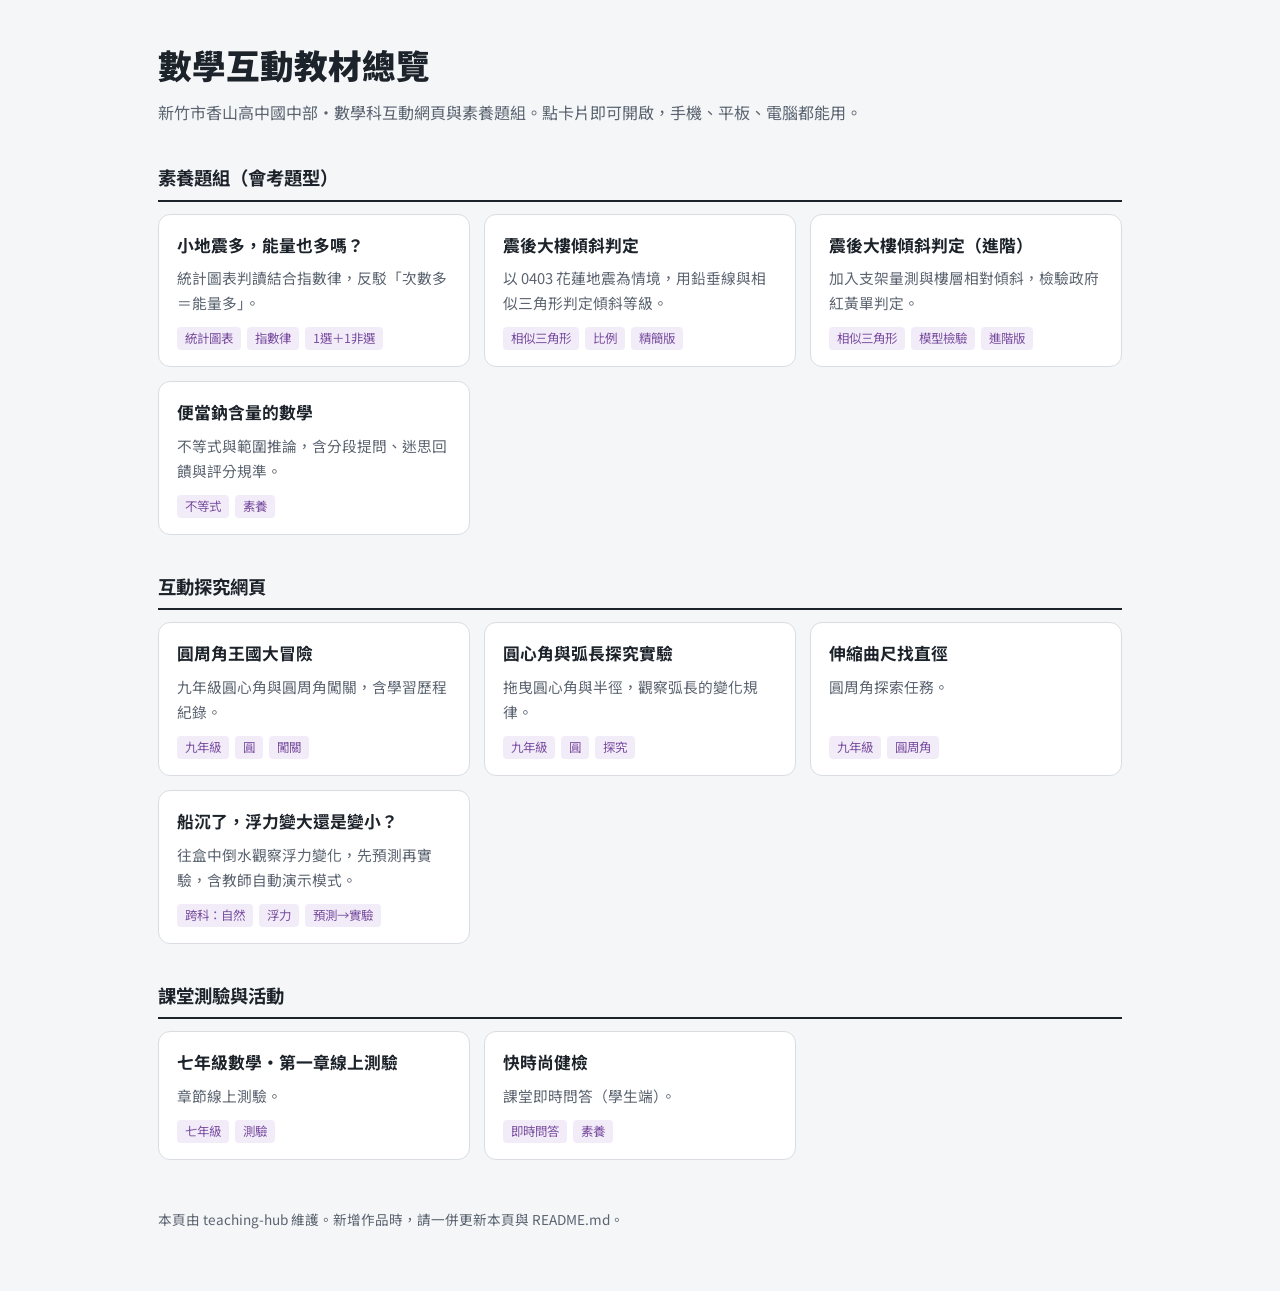
==== index.html @ 2622faa0 "建立 teaching-hub：目錄頁、AGENTS.md 草稿與 4 件互動網頁 Co-Authored-By: Claude Opus 5.5 <noreply@anthropic.com> Cl" ====
<!doctype html>
<html lang="zh-Hant">
<head>
<meta charset="utf-8">
<meta name="viewport" content="width=device-width,initial-scale=1">
<title>數學互動教材總覽</title>
<link rel="preconnect" href="https://fonts.googleapis.com">
<link rel="preconnect" href="https://fonts.gstatic.com" crossorigin>
<link rel="stylesheet" href="https://fonts.googleapis.com/css2?family=Noto+Sans+TC:wght@400;500;700;900&display=swap">
<style>
:root{
  --bg:#f4f6f8; --card:#fff; --ink:#1d232b; --muted:#5b6470; --line:#d9dde2;
  --accent:#1f5f99; --accent-soft:#e8f0f8; --tag:#7a4fa0; --tag-soft:#f2ecf8;
}
@media (prefers-color-scheme: dark){
  :root{ --bg:#14181d; --card:#1b2027; --ink:#e6e9ee; --muted:#9aa4b1; --line:#343c47;
    --accent:#6fa8dc; --accent-soft:#1f2b38; --tag:#c3a2e3; --tag-soft:#2a2333; }
}
*{box-sizing:border-box}
body{margin:0;background:var(--bg);color:var(--ink);font-family:"Noto Sans TC","Microsoft JhengHei","PingFang TC",system-ui,sans-serif;line-height:1.7}
.wrap{max-width:1000px;margin:0 auto;padding:36px 18px 60px}
header h1{font-size:clamp(1.5rem,3.5vw,2.1rem);font-weight:900;margin:0}
header p{color:var(--muted);margin:6px 0 0}
h2{font-size:1.15rem;margin:36px 0 12px;padding-bottom:6px;border-bottom:2px solid var(--ink)}
.grid{display:grid;grid-template-columns:repeat(auto-fill,minmax(280px,1fr));gap:14px}
a.card{display:flex;flex-direction:column;gap:6px;background:var(--card);border:1px solid var(--line);border-radius:12px;padding:16px 18px;color:inherit;text-decoration:none;min-height:44px}
a.card:hover,a.card:focus-visible{border-color:var(--accent);outline:none;box-shadow:0 0 0 3px var(--accent-soft)}
.card b{font-size:1.05rem}
.card span{color:var(--muted);font-size:.92rem}
.tags{display:flex;flex-wrap:wrap;gap:6px;margin-top:auto;padding-top:6px}
.tags i{font-style:normal;font-size:.78rem;color:var(--tag);background:var(--tag-soft);padding:1px 8px;border-radius:4px}
footer{margin-top:48px;color:var(--muted);font-size:.85rem}
</style>
</head>
<body>
<div class="wrap">
  <header>
    <h1>數學互動教材總覽</h1>
    <p>新竹市香山高中國中部・數學科互動網頁與素養題組。點卡片即可開啟，手機、平板、電腦都能用。</p>
  </header>

  <h2>素養題組（會考題型）</h2>
  <div class="grid">
    <a class="card" href="quake-small-energy/"><b>小地震多，能量也多嗎？</b><span>統計圖表判讀結合指數律，反駁「次數多＝能量多」。</span><div class="tags"><i>統計圖表</i><i>指數律</i><i>1選＋1非選</i></div></a>
    <a class="card" href="quake-building-tilt/"><b>震後大樓傾斜判定</b><span>以 0403 花蓮地震為情境，用鉛垂線與相似三角形判定傾斜等級。</span><div class="tags"><i>相似三角形</i><i>比例</i><i>精簡版</i></div></a>
    <a class="card" href="quake-building-tilt-advanced/"><b>震後大樓傾斜判定（進階）</b><span>加入支架量測與樓層相對傾斜，檢驗政府紅黃單判定。</span><div class="tags"><i>相似三角形</i><i>模型檢驗</i><i>進階版</i></div></a>
    <a class="card" href="https://chunhui0531-lab.github.io/caffeine-literacy-guide/"><b>便當鈉含量的數學</b><span>不等式與範圍推論，含分段提問、迷思回饋與評分規準。</span><div class="tags"><i>不等式</i><i>素養</i></div></a>
  </div>

  <h2>互動探究網頁</h2>
  <div class="grid">
    <a class="card" href="https://chunhui0531-lab.github.io/circle-angle-adventure/"><b>圓周角王國大冒險</b><span>九年級圓心角與圓周角闖關，含學習歷程紀錄。</span><div class="tags"><i>九年級</i><i>圓</i><i>闖關</i></div></a>
    <a class="card" href="https://chunhui0531-lab.github.io/arc-explorer-v2/"><b>圓心角與弧長探究實驗</b><span>拖曳圓心角與半徑，觀察弧長的變化規律。</span><div class="tags"><i>九年級</i><i>圓</i><i>探究</i></div></a>
    <a class="card" href="https://chunhui0531-lab.github.io/circle-test/"><b>伸縮曲尺找直徑</b><span>圓周角探索任務。</span><div class="tags"><i>九年級</i><i>圓周角</i></div></a>
    <a class="card" href="buoyancy-sink/"><b>船沉了，浮力變大還是變小？</b><span>往盒中倒水觀察浮力變化，先預測再實驗，含教師自動演示模式。</span><div class="tags"><i>跨科：自然</i><i>浮力</i><i>預測→實驗</i></div></a>
  </div>

  <h2>課堂測驗與活動</h2>
  <div class="grid">
    <a class="card" href="https://chunhui0531-lab.github.io/2-1-Function/"><b>七年級數學・第一章線上測驗</b><span>章節線上測驗。</span><div class="tags"><i>七年級</i><i>測驗</i></div></a>
    <a class="card" href="https://chunhui0531-lab.github.io/fashion-quiz/student.html"><b>快時尚健檢</b><span>課堂即時問答（學生端）。</span><div class="tags"><i>即時問答</i><i>素養</i></div></a>
  </div>

  <footer>本頁由 teaching-hub 維護。新增作品時，請一併更新本頁與 README.md。</footer>
</div>
</body>
</html>
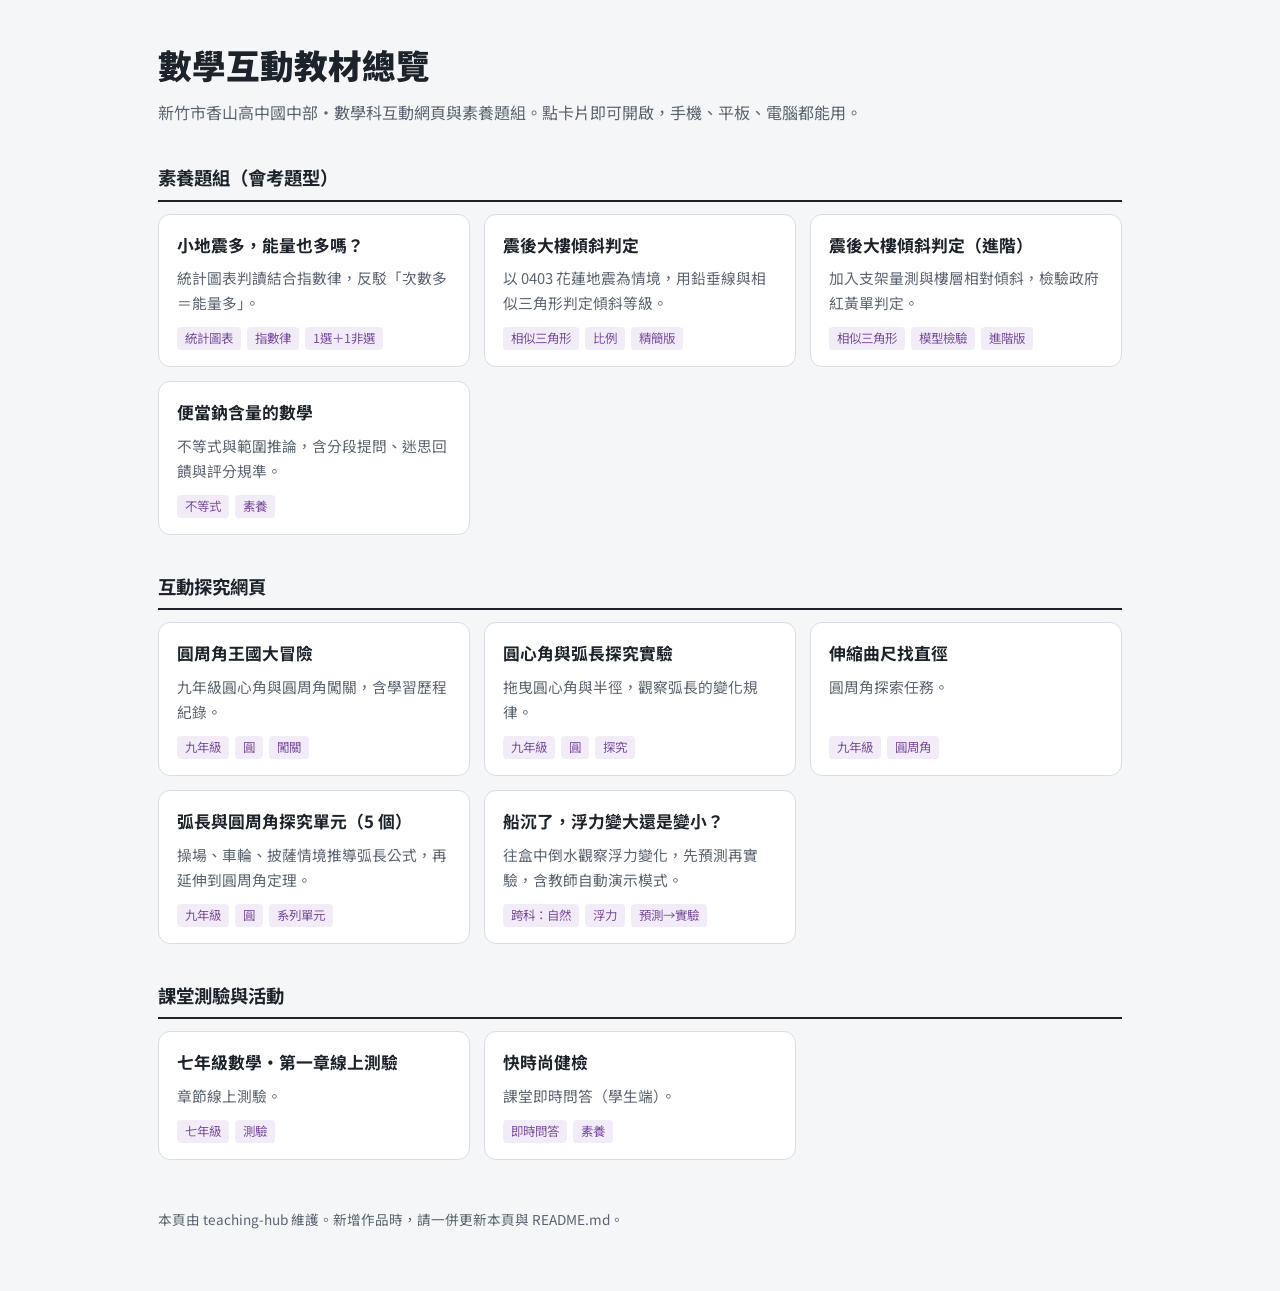
==== commit db085984: "新增弧長與圓周角探究單元（5 個網頁，來自 Claude 專案） Co-Authored-By: Claude Opus 5.5 <noreply@anthropic.com> Claude-Sess" ====
--- a/index.html
+++ b/index.html
@@ -52,6 +52,7 @@
     <a class="card" href="https://chunhui0531-lab.github.io/circle-angle-adventure/"><b>圓周角王國大冒險</b><span>九年級圓心角與圓周角闖關，含學習歷程紀錄。</span><div class="tags"><i>九年級</i><i>圓</i><i>闖關</i></div></a>
     <a class="card" href="https://chunhui0531-lab.github.io/arc-explorer-v2/"><b>圓心角與弧長探究實驗</b><span>拖曳圓心角與半徑，觀察弧長的變化規律。</span><div class="tags"><i>九年級</i><i>圓</i><i>探究</i></div></a>
     <a class="card" href="https://chunhui0531-lab.github.io/circle-test/"><b>伸縮曲尺找直徑</b><span>圓周角探索任務。</span><div class="tags"><i>九年級</i><i>圓周角</i></div></a>
+    <a class="card" href="arc-length-units/"><b>弧長與圓周角探究單元（5 個）</b><span>操場、車輪、披薩情境推導弧長公式，再延伸到圓周角定理。</span><div class="tags"><i>九年級</i><i>圓</i><i>系列單元</i></div></a>
     <a class="card" href="buoyancy-sink/"><b>船沉了，浮力變大還是變小？</b><span>往盒中倒水觀察浮力變化，先預測再實驗，含教師自動演示模式。</span><div class="tags"><i>跨科：自然</i><i>浮力</i><i>預測→實驗</i></div></a>
   </div>
 
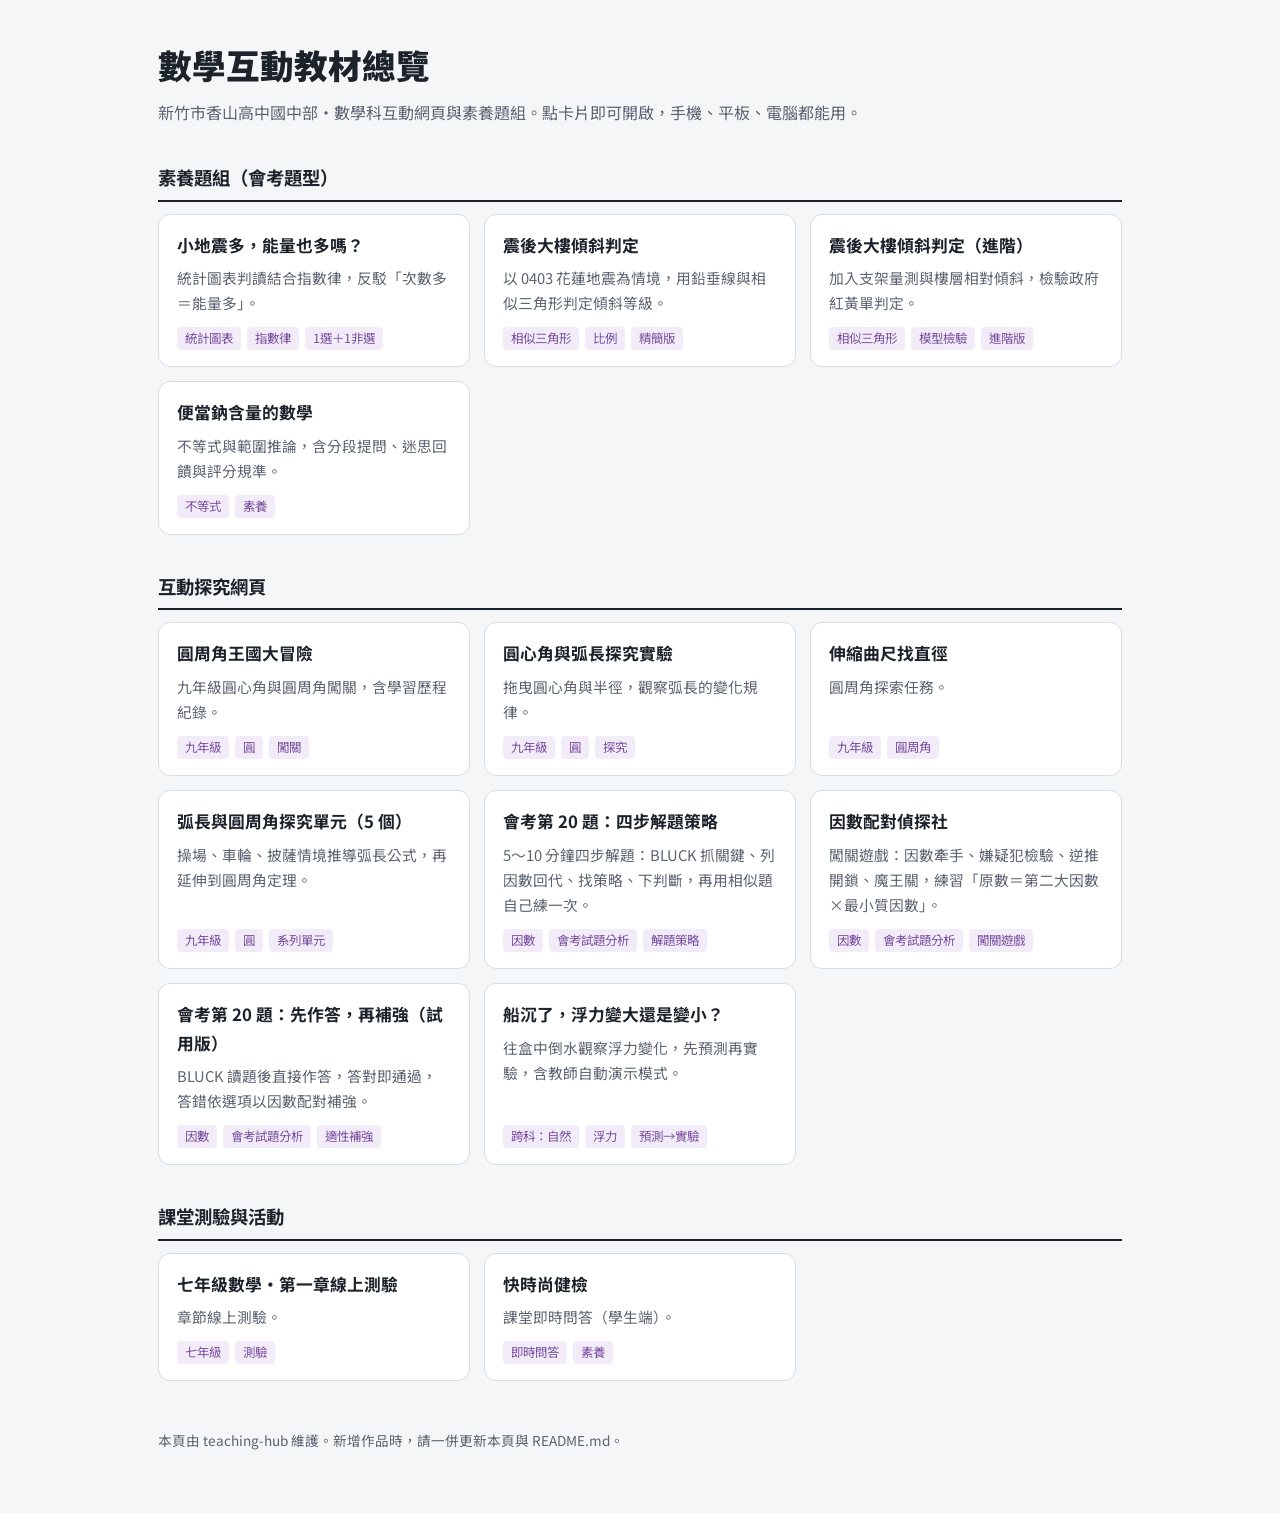
==== commit c4d55f91: "新增會考第 20 題教材：四步解題策略、先作答再補強（試用版）、因數配對偵探 - cap115-q20-guided：BLUCK 讀題＋四步解題＋相似題 - cap115-q20-adaptive：先" ====
--- a/index.html
+++ b/index.html
@@ -53,6 +53,9 @@
     <a class="card" href="https://chunhui0531-lab.github.io/arc-explorer-v2/"><b>圓心角與弧長探究實驗</b><span>拖曳圓心角與半徑，觀察弧長的變化規律。</span><div class="tags"><i>九年級</i><i>圓</i><i>探究</i></div></a>
     <a class="card" href="https://chunhui0531-lab.github.io/circle-test/"><b>伸縮曲尺找直徑</b><span>圓周角探索任務。</span><div class="tags"><i>九年級</i><i>圓周角</i></div></a>
     <a class="card" href="arc-length-units/"><b>弧長與圓周角探究單元（5 個）</b><span>操場、車輪、披薩情境推導弧長公式，再延伸到圓周角定理。</span><div class="tags"><i>九年級</i><i>圓</i><i>系列單元</i></div></a>
+    <a class="card" href="cap115-q20-guided/"><b>會考第 20 題：四步解題策略</b><span>5～10 分鐘四步解題：BLUCK 抓關鍵、列因數回代、找策略、下判斷，再用相似題自己練一次。</span><div class="tags"><i>因數</i><i>會考試題分析</i><i>解題策略</i></div></a>
+    <a class="card" href="factor-pair-detective/"><b>因數配對偵探社</b><span>闖關遊戲：因數牽手、嫌疑犯檢驗、逆推開鎖、魔王關，練習「原數＝第二大因數×最小質因數」。</span><div class="tags"><i>因數</i><i>會考試題分析</i><i>闖關遊戲</i></div></a>
+    <a class="card" href="cap115-q20-adaptive/"><b>會考第 20 題：先作答，再補強（試用版）</b><span>BLUCK 讀題後直接作答，答對即通過，答錯依選項以因數配對補強。</span><div class="tags"><i>因數</i><i>會考試題分析</i><i>適性補強</i></div></a>
     <a class="card" href="buoyancy-sink/"><b>船沉了，浮力變大還是變小？</b><span>往盒中倒水觀察浮力變化，先預測再實驗，含教師自動演示模式。</span><div class="tags"><i>跨科：自然</i><i>浮力</i><i>預測→實驗</i></div></a>
   </div>
 
